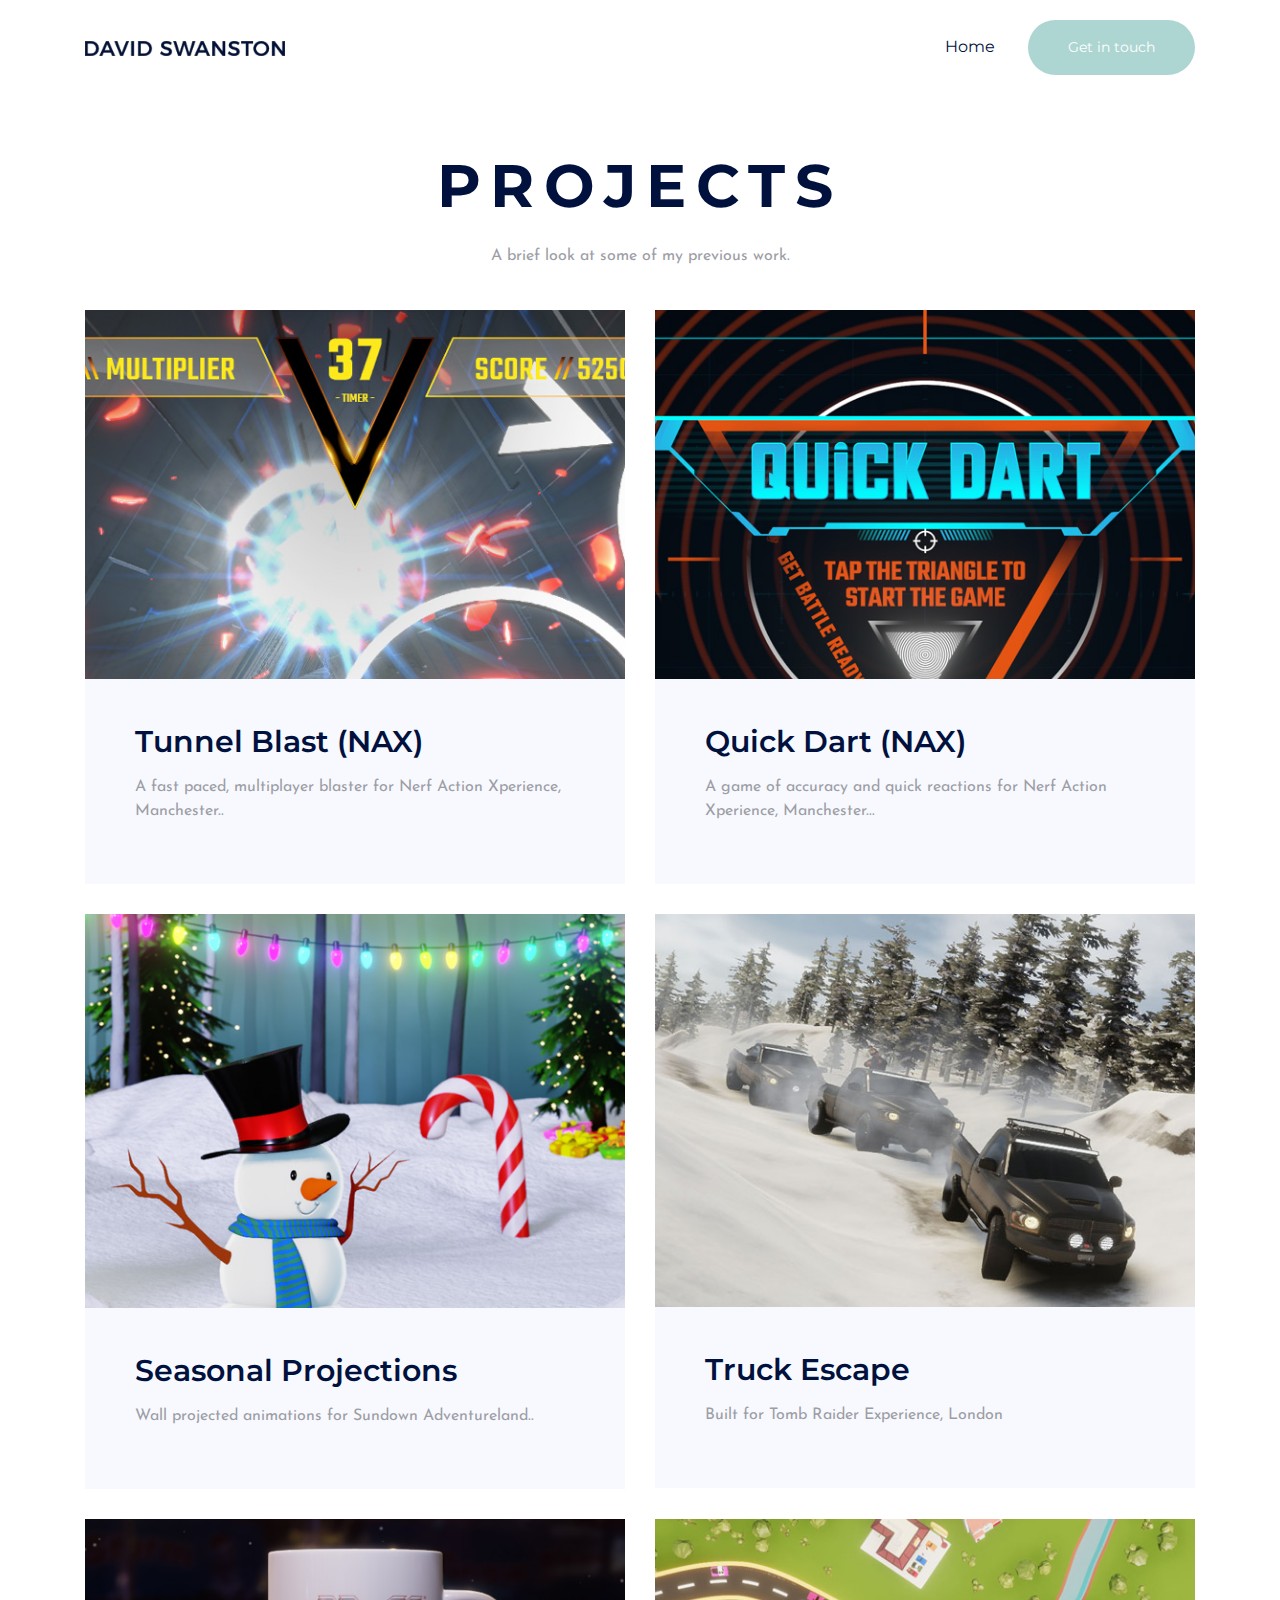
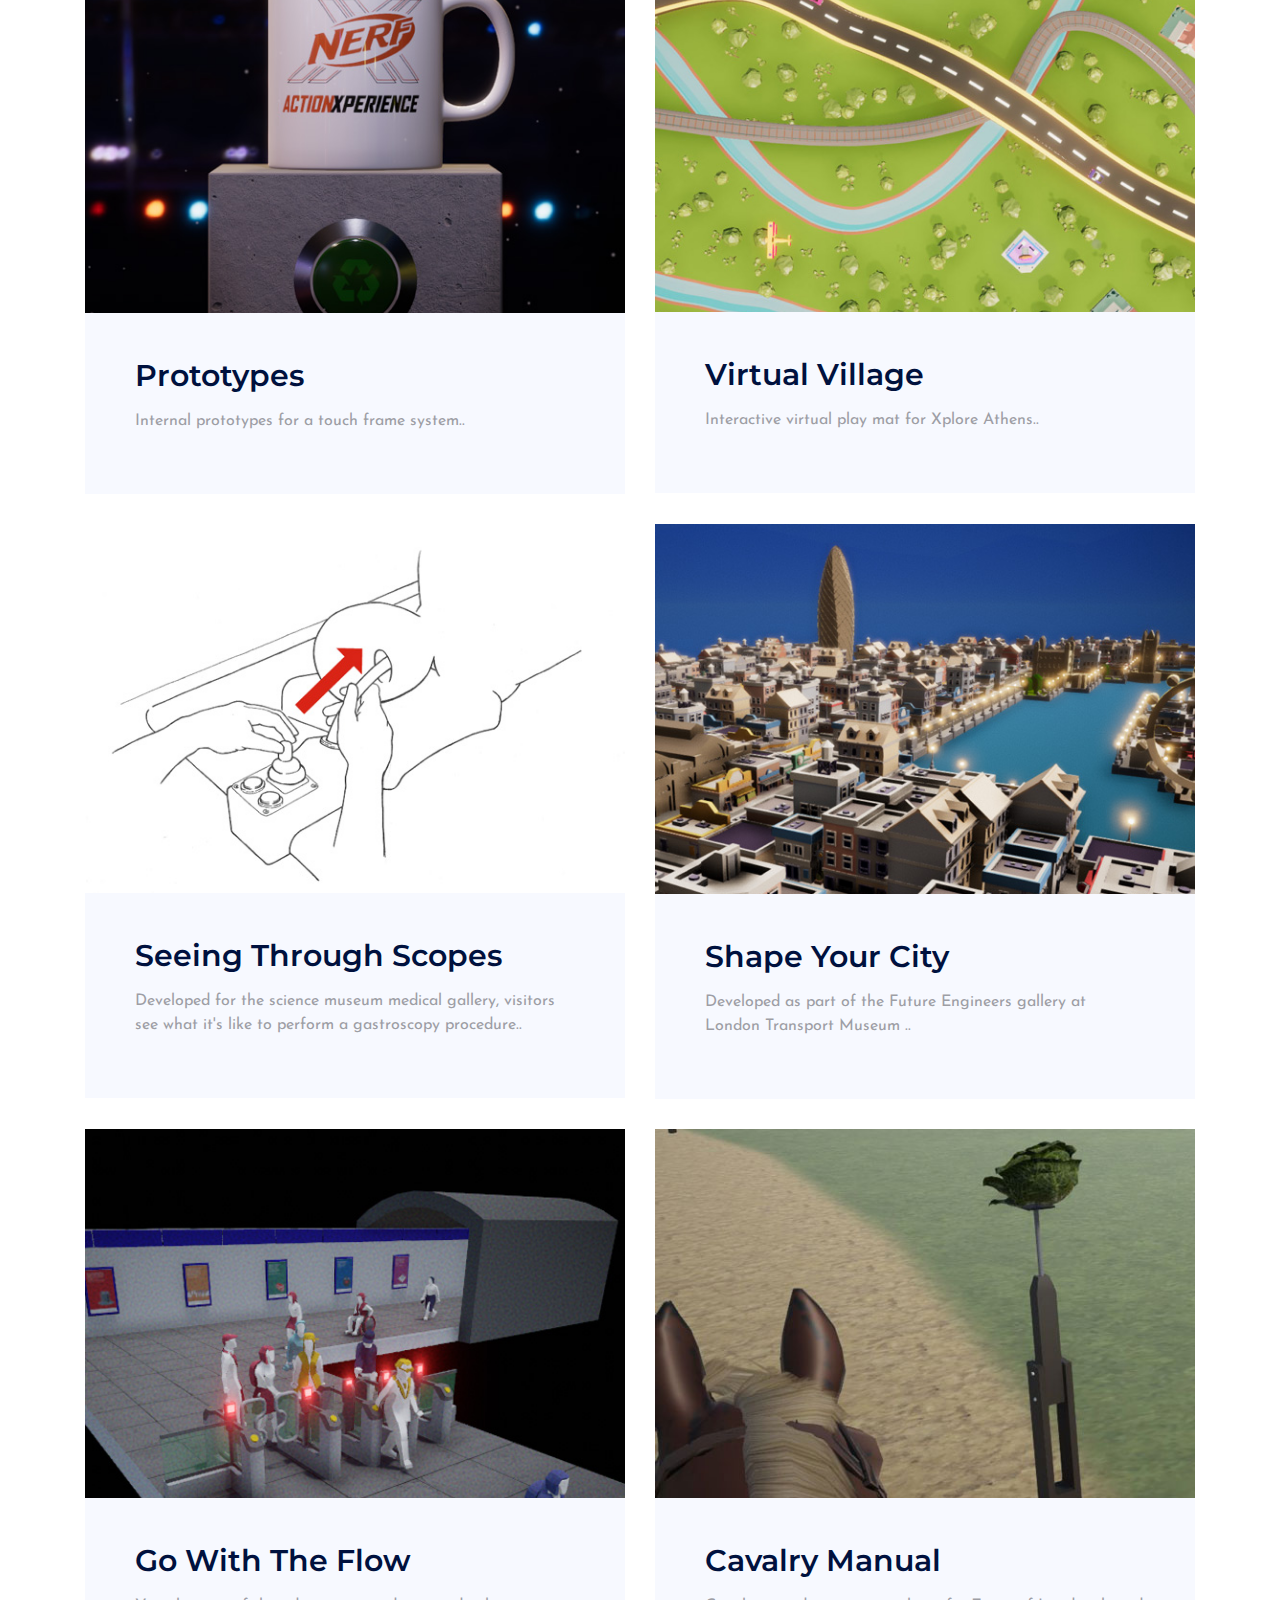
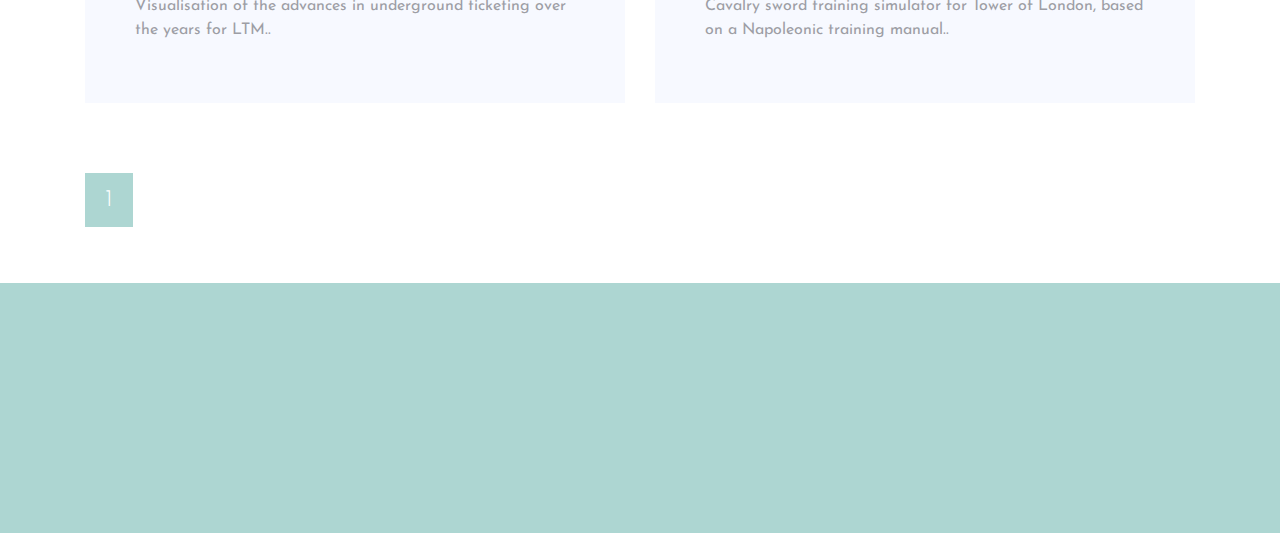
==== blog/index.html @ c4a630fb "first version of portfolio" ====
<!DOCTYPE html>
<html lang="zxx">

<head>
  <meta charset="utf-8" />
  <title>David Swanston | Unity Developer</title>
  <meta name="generator" content="Eleventy">
  <!--Meta For No Index-->
  <meta name="robots" content="noindex, Nofollow, Noimageindex">

  <!-- mobile responsive meta -->
  <meta name="viewport" content="width=device-width, initial-scale=1" />
  <meta name="viewport" content="width=device-width, initial-scale=1, maximum-scale=1" />

  <!-- Slick Carousel -->
  <link rel="stylesheet" href="/assets/vendor/slick/slick.css" />
  <link rel="stylesheet" href="/assets/vendor/slick/slick-theme.css" />
  <!-- Font Awesome -->
  <link rel="stylesheet" href="/assets/vendor/font-awesome/css/font-awesome.min.css" />
  <!-- Bootstrap -->
  <link rel="stylesheet" href="/assets/vendor/bootstrap/bootstrap.min.css" />
  <!-- Stylesheets -->
  <link href="/assets/css/style.css" rel="stylesheet" />

  <!--Favicon-->
  <link rel="shortcut icon" href="/assets/images/favIcon.png" type="image/x-icon" />
  <link rel="icon" href="/assets/images/favIcon.png" type="image/x-icon" />
</head>

<body>
  <div class="pageContent">
    
    <nav class="navbar navbar-expand-lg site-navigation">
      <div class="container">
        <a class="navbar-brand" href="/">
          <img src="/assets/images/logo.png" alt="nav-logo" />
          
        </a>
        <button class="navbar-toggler collapsed" type="button" data-toggle="collapse" data-target="#sitenavbar">
          <span class="icon-bar"></span>
          <span class="icon-bar"></span>
          <span class="icon-bar"></span>
        </button>

        <div class="collapse navbar-collapse" id="sitenavbar">
          <ul class="navbar-nav ml-auto main-nav">
            
            <li class="nav-item">
              
              <a class="nav-link" href="/">Home</a>
              
            </li>
            
            <li class="nav-item">
              <a class="nav-link btn btn-sm btn-secondary btn-sm-rounded" href="/contact">
                <span class="btn-area">
                  <span data-text="Get in touch">
                    Get in touch
                  </span>
                </span>
              </a>
            </li>
          </ul>
        </div>
      </div>
    </nav>
    

    

<section class="site-blog-header">
  <div class="container">
    <div class="row justify-content-center">
      <div class="col-lg-8 text-center">
        <h1>Projects</h1>
        <p>
          A brief look at some of my previous work.
        </p>
      </div>
    </div>
  </div>
</section>

<section class="site-blog">
  <div class="container">
    <div class="row">
      
      <div class="col-lg-6">
        <article class="site-blog-post">
          <div class="site-blog-post-thumb">
            <img src="/assets/images/blog/tunnel-blast/tb-thumb.jpg" alt="post-thumb">
          </div>
          <div class="site-blog-post-content">
            <h3><a href="/blog/nax-tunnel-blast/">Tunnel Blast (NAX)</a></h3>
            <p>
              A fast paced, multiplayer blaster for Nerf Action Xperience, Manchester..
            </p>
            <a href="/blog/nax-tunnel-blast/" class="read-more">read more</a>
          </div>
        </article>
      </div>
      
      <div class="col-lg-6">
        <article class="site-blog-post">
          <div class="site-blog-post-thumb">
            <img src="/assets/images/blog/quick-dart/qd-thumb.jpg" alt="post-thumb">
          </div>
          <div class="site-blog-post-content">
            <h3><a href="/blog/nax-quick-dart/">Quick Dart (NAX)</a></h3>
            <p>
              A game of accuracy and quick reactions for Nerf Action Xperience, Manchester...
            </p>
            <a href="/blog/nax-quick-dart/" class="read-more">read more</a>
          </div>
        </article>
      </div>
      
      <div class="col-lg-6">
        <article class="site-blog-post">
          <div class="site-blog-post-thumb">
            <img src="/assets/images/blog/sundown/sundown-thumb-2.jpg" alt="post-thumb">
          </div>
          <div class="site-blog-post-content">
            <h3><a href="/blog/sundown/">Seasonal Projections</a></h3>
            <p>
              Wall projected animations for Sundown Adventureland..
            </p>
            <a href="/blog/sundown/" class="read-more">read more</a>
          </div>
        </article>
      </div>
      
      <div class="col-lg-6">
        <article class="site-blog-post">
          <div class="site-blog-post-thumb">
            <img src="/assets/images/blog/truck-escape/tr-thumb.jpg" alt="post-thumb">
          </div>
          <div class="site-blog-post-content">
            <h3><a href="/blog/truck-escape/">Truck Escape</a></h3>
            <p>
              Built for Tomb Raider Experience, London
            </p>
            <a href="/blog/truck-escape/" class="read-more">read more</a>
          </div>
        </article>
      </div>
      
      <div class="col-lg-6">
        <article class="site-blog-post">
          <div class="site-blog-post-thumb">
            <img src="/assets/images/blog/touch-frame/touch-frame-thumb.jpg" alt="post-thumb">
          </div>
          <div class="site-blog-post-content">
            <h3><a href="/blog/touch-frames/">Prototypes</a></h3>
            <p>
              Internal prototypes for a touch frame system..
            </p>
            <a href="/blog/touch-frames/" class="read-more">read more</a>
          </div>
        </article>
      </div>
      
      <div class="col-lg-6">
        <article class="site-blog-post">
          <div class="site-blog-post-thumb">
            <img src="/assets/images/blog/virtual-village/vv-thumb.jpg" alt="post-thumb">
          </div>
          <div class="site-blog-post-content">
            <h3><a href="/blog/virtual-village/">Virtual Village</a></h3>
            <p>
              Interactive virtual play mat for Xplore Athens..
            </p>
            <a href="/blog/virtual-village/" class="read-more">read more</a>
          </div>
        </article>
      </div>
      
      <div class="col-lg-6">
        <article class="site-blog-post">
          <div class="site-blog-post-thumb">
            <img src="/assets/images/blog/seeing-through-scopes/sts-thumb.jpg" alt="post-thumb">
          </div>
          <div class="site-blog-post-content">
            <h3><a href="/blog/seeing-through-scopes/">Seeing Through Scopes</a></h3>
            <p>
              Developed for the science museum medical gallery, visitors see what it&#39;s like to perform a gastroscopy procedure..
            </p>
            <a href="/blog/seeing-through-scopes/" class="read-more">read more</a>
          </div>
        </article>
      </div>
      
      <div class="col-lg-6">
        <article class="site-blog-post">
          <div class="site-blog-post-thumb">
            <img src="/assets/images/blog/shape-your-city/sys-thumb.jpg" alt="post-thumb">
          </div>
          <div class="site-blog-post-content">
            <h3><a href="/blog/ltm-shape-your-city/">Shape Your City</a></h3>
            <p>
              Developed as part of the Future Engineers gallery at London Transport Museum ..
            </p>
            <a href="/blog/ltm-shape-your-city/" class="read-more">read more</a>
          </div>
        </article>
      </div>
      
      <div class="col-lg-6">
        <article class="site-blog-post">
          <div class="site-blog-post-thumb">
            <img src="/assets/images/blog/gwtf/gwtf-thumb.jpg" alt="post-thumb">
          </div>
          <div class="site-blog-post-content">
            <h3><a href="/blog/ltm-go-with-the-flow/">Go With The Flow</a></h3>
            <p>
              Visualisation of the advances in underground ticketing over the years for LTM..
            </p>
            <a href="/blog/ltm-go-with-the-flow/" class="read-more">read more</a>
          </div>
        </article>
      </div>
      
      <div class="col-lg-6">
        <article class="site-blog-post">
          <div class="site-blog-post-thumb">
            <img src="/assets/images/blog/cavalry-man/cavalry-horse-thumb.jpg" alt="post-thumb">
          </div>
          <div class="site-blog-post-content">
            <h3><a href="/blog/cavalry-man/">Cavalry Manual</a></h3>
            <p>
              Cavalry sword training simulator for Tower of London, based on a Napoleonic training manual..
            </p>
            <a href="/blog/cavalry-man/" class="read-more">read more</a>
          </div>
        </article>
      </div>
      
      <div class="col-12">
        <div class="site-blog-pagination">
          <nav>
            <ul class="pagination">
              
              
              <li  class='page-item active' >
                <a class="page-link" href="/blog/">1</a>
              </li>
              
              
            </ul>
          </nav>
        </div>
      </div>
    </div>
  </div>
</section>



    
  </div>

  
  <footer class="site-footer">
    <div class="container">
      
    </div>
  </footer>
  
  <!-- <script src="js/vendor.js"></script> -->
  <script src="/assets/vendor/jQuery/jquery.min.js"></script>
  <script src="/assets/vendor/bootstrap/bootstrap.min.js"></script>
  <script src="/assets/js/script.js"></script>
</body>

</html>
---- assets/css/style.css ----
/*!------------------------------------------------------------------
[MAIN STYLESHEET]

PROJECT:	Roxo HTML
VERSION:	1.0.0
-------------------------------------------------------------------*/
@import url("https://fonts.googleapis.com/css?family=Josefin+Sans:300,400,600,700|Montserrat:300,400,500,600,700&display=swap");

body {
  font-family: "Josefin Sans", sans-serif;
  font-size: 16px;
  color: #9D9EA5;
}

h1,
h2,
h3,
h4,
h5,
h6 {
  font-family: "Montserrat", sans-serif;
  font-weight: 600;
  color: #00113E;
}

p {
  font-size: 16px;
  color: #9D9EA5;
}

h1 {
  font-size: 60px;
}

h2 {
  font-size: 50px;
}

h3 {
  font-size: 30px;
}

h4 {
  font-size: 25px;
}

h5 {
  font-size: 18px;
}

h6 {
  font-size: 15px;
  font-weight: 300;
}

/* image caption */
img+em {
  font-family: "Josefin Sans", serif;
  font-size: 16px;
  font-style: normal;
}


.btn {
  font-family: "Montserrat", sans-serif;
  border: none;
  color: #fff !important;
  padding: 20px 45px;
  border-radius: 0;
}

.btn:focus {
  box-shadow: none;
}

@media (max-width: 991px) {
  .btn {
    padding: 17px 40px;
  }
}

.btn .btn-area {
  display: block;
  overflow: hidden;
}

.btn .btn-area span {
  position: relative;
  display: block;
  padding: 2px 0;
  transition: transform 0.9s cubic-bezier(0.19, 1, 0.22, 1);
  transform-origin: left center;
}

.btn .btn-area span::after {
  content: attr(data-text);
  position: absolute;
  top: 150%;
  left: 0;
  transform: skewY(30deg);
  transform-origin: left center;
  transition: transform 0.9s cubic-bezier(0.19, 1, 0.22, 1);
}

.btn:hover .btn-area span {
  transform: translateY(-150%) skewY(7deg);
}

.btn:hover .btn-area span::after {
  transform: skewY(-7deg);
}

.btn:visited .btn-area span {
  transform: translateY(-150%) skewY(7deg);
}

.btn:visited .btn-area span::after {
  transform: skewY(-7deg);
}

.btn-sm {
  padding: 15px 40px !important;
}

.btn-sm-rounded {
  border-radius: 40px;
}

.btn-primary {
  background: #EAA4A4;
  color: #fff;
}

.btn-primary:hover {
  background: #e07b7b;
}

.btn-secondary {
  background: #ADD6D2;
  color: #fff;
}

.btn-secondary:hover {
  background: #8bc5bf;
}

body {
  background: #fff;
}

.section-title {
  margin-bottom: 70px;
}

@media (max-width: 991px) {
  .section-title {
    text-align: center;
  }
}

.section-title h2 {
  font-weight: 300;
  letter-spacing: 2px;
  text-transform: uppercase;
  margin-bottom: 15px;
}

@media (max-width: 991px) {
  .section-title h2 {
    font-size: 40px;
  }
}

.section-title p {
  font-size: 20px;
  font-weight: 300;
}

.form-control {
  background: transparent;
  border-radius: 0;
  margin-bottom: 30px;
  padding: 0 0 10px 0;
  border-width: 0 0 1px 0;
  /* border-color: #EAA4A4; */
  border-color: #ADD6D2;
  font-weight: 300;
  letter-spacing: 1px;
  -webkit-appearance: none;
  height: 42px;
}

.form-control:focus {
  box-shadow: none;
  background: transparent;
  border-color: #9D9EA5;
}

select.form-control {
  height: 42px !important;
  position: relative;
}

.select-wrapper {
  position: relative;
}

.select-wrapper::before {
  content: "";
  position: absolute;
  width: 16px;
  height: 10px;
  background: url("../images/angle-down-select.svg");
  background-size: contain;
  background-repeat: no-repeat;
  right: 15px;
  top: 50%;
  transform: translateY(-80%);
}

textarea.form-control {
  height: auto;
}

.site-navigation {
  padding: 20px 0;
  background: #fff;
  position: fixed;
  top: 0;
  width: 100%;
  z-index: 99;
  transition: all 0.3s cubic-bezier(0.55, 0.085, 0.68, 0.53);
}

@media (max-width: 991px) {
  .site-navigation {
    background: #fff;
    margin: 10px;
    border-radius: 5px;
    top: 0;
    width: calc(100% - 20px);
    box-shadow: 0px 0px 12px 0px rgba(0, 0, 0, 0.09);
  }
}

@media (max-width: 575px) {
  .site-navigation {
    padding: 15px;
  }
}

.site-navigation .navbar-brand {
  padding: 0;
  margin: 0;
}

.site-navigation .navbar-brand img {
  max-width: 200px;
}

@media (max-width: 991px) {
  .site-navigation .nav-item {
    text-align: center;
  }
}

.site-navigation .nav-item .nav-link {
  font-family: "Montserrat", sans-serif;
  color: #00113E;
  transition: all 0.3s ease;
  padding: 15px 18px;
  position: relative;
}

.site-navigation .nav-item .nav-link:hover {
  /* color: #EAA4A4; */
  color: #ADD6D2;
}

.site-navigation .nav-item:last-child {
  margin-left: 15px;
}

.site-navigation .navbar-toggler {
  outline: 0;
  padding: 0;
}

.site-navigation .navbar-toggler .icon-bar {
  height: 2px;
  width: 25px;
  transition: all 0.2s;
  /* background: #EAA4A4; */
  background: #ADD6D2;
  display: block;
}

.site-navigation .navbar-toggler .icon-bar:not(:last-child) {
  margin-bottom: 5px;
}

.site-navigation .navbar-toggler .icon-bar:nth-child(1) {
  transform: rotate(45deg);
  transform-origin: 10% 10%;
}

.site-navigation .navbar-toggler .icon-bar:nth-child(2) {
  opacity: 0;
  filter: alpha(opacity=0);
}

.site-navigation .navbar-toggler .icon-bar:nth-child(3) {
  transform: rotate(-45deg);
  transform-origin: 10% 90%;
}

.site-navigation .navbar-toggler.collapsed .icon-bar:nth-child(1) {
  transform: rotate(0);
}

.site-navigation .navbar-toggler.collapsed .icon-bar:nth-child(2) {
  opacity: 1;
  filter: alpha(opacity=1);
}

.site-navigation .navbar-toggler.collapsed .icon-bar:nth-child(3) {
  transform: rotate(0);
}

.site-navigation.nav-bg {
  padding: 12px 0;
  box-shadow: 0px 0px 12px 0px rgba(0, 0, 0, 0.09);
}

@media (max-width: 575px) {
  .site-navigation.nav-bg {
    padding: 15px;
  }
}

.site-hero {
  position: relative;
  height: 100vh;
  background-image: url("../images/backgrounds/hero-background.jpg");
  background-size: cover;
  background-position: center center;
  display: flex;
  align-items: center;
  justify-content: center;
}

@media (max-width: 991px) {
  .site-hero {
    height: auto;
    padding: 200px 0;
  }
}

@media (max-width: 575px) {
  .site-hero {
    padding: 150px 0;
  }
}

.site-hero-content h1 {
  margin-bottom: 75px;
}

@media (max-width: 991px) {
  .site-hero-content h1 {
    font-size: 30px;
  }
}

.site-hero-content-buttons {
  margin: 0;
  padding: 0;
}

.site-hero-content-buttons li {
  display: inline-block;
}

@media (max-width: 575px) {
  .site-hero-content-buttons li {
    display: block;
  }
}

.site-hero-content-buttons li:not(:last-child) {
  margin-right: 30px;
}

@media (max-width: 575px) {
  .site-hero-content-buttons li:not(:last-child) {
    margin-right: 0;
    margin-bottom: 20px;
  }
}

.site-hero-content-buttons li .btn {
  font-weight: 600;
}

@media (max-width: 575px) {
  .site-hero-content-buttons li .btn {
    width: 90%;
    margin: 0 auto;
    display: block;
  }
}

.site-hero-scroll {
  position: absolute;
  left: 50%;
  bottom: 70px;
  transform: translateX(-50%);
}

.site-counter {
  padding: 85px 0;
  color: #fff;
  background: #ADD6D2;
}

.site-counter .section-title {
  margin-bottom: 40px;
}

@media (max-width: 575px) {
  .site-counter {
    padding: 50px 0;
  }
}

@media (max-width: 991px) {
  .site-counter-item {
    margin-bottom: 30px;
    text-align: center;
  }
}

.site-counter-item-title {
  font-size: 20px;
  font-weight: 300;
}

.site-counter-item-number {
  color: #fff;
  font-size: 60px;
  margin-bottom: 0;
  font-weight: 700;
}

.site-project,
.site-blog {
  padding: 40px 0;
  overflow: hidden;
}

.site-project-item,
.site-blog-post {
  position: relative;
  margin-bottom: 30px;
  transition: all 0.3s ease-in;
}

.site-project-item-thumb img,
.site-blog-post-thumb img {
  width: 100%;
}

.site-project-item-content,
.site-blog-post-content {
  position: absolute;
  background: #F7F9FF;
  width: 100%;
  padding: 45px 50px;
  bottom: 0;
  transition: all 0.3s cubic-bezier(0.36, 0.03, 0, 0.91);
}

@media (max-width: 767px) {

  .site-project-item-content,
  .site-blog-post-content {
    padding: 30px;
    padding-bottom: 75px;
  }
}

.site-project-item-content span,
.site-blog-post-content span {
  font-family: "Montserrat", sans-serif;
  /* color: #EAA4A4; */
  color: #ADD6D2;
  display: block;
  margin-bottom: 10px;
}

.site-project-item-content h3,
.site-blog-post-content h3 {
  margin-bottom: 0;
}

.site-project-item-content a.read-more,
.site-blog-post-content a.read-more {
  position: absolute;
  bottom: 40px;
  display: block;
  width: 100%;
  color: #9D9EA5;
  opacity: 0;
  transform: translateY(20px);
  transition: all 0.3s cubic-bezier(0.36, 0.03, 0, 0.91);
}

@media (max-width: 767px) {

  .site-project-item-content a.read-more,
  .site-blog-post-content a.read-more {
    transform: translateY(0);
    opacity: 1;
  }
}

.site-project-item:hover,
.site-blog-post:hover {
  box-shadow: 0px 30px 45px 0px rgba(0, 0, 0, 0.01), 0px 30px 45px 0px rgba(0, 0, 0, 0.02), 0px 30px 45px 0px rgba(0, 0, 0, 0.03), 0px 30px 45px 0px rgba(0, 0, 0, 0.04);
}

.site-project-item:hover .site-project-item-content,
.site-project-item:hover .site-blog-post-content,
.site-blog-post:hover .site-project-item-content,
.site-blog-post:hover .site-blog-post-content {
  padding-bottom: 75px;
}

.site-project-item:hover .site-project-item-content a,
.site-project-item:hover .site-blog-post-content a,
.site-blog-post:hover .site-project-item-content a,
.site-blog-post:hover .site-blog-post-content a {
  transform: translateY(0);
  opacity: 1;
}

.site-project-cta {
  margin-top: 30px;
  display: inline-block;
  position: relative;
  font-family: "Montserrat", sans-serif;
  font-size: 18px;
  font-weight: 500;
  color: #EAA4A4;
}

.site-project-cta::before {
  content: "";
  position: absolute;
  height: 2px;
  width: 100%;
  background: #EAA4A4;
  bottom: -2px;
  transition: transform 0.3s cubic-bezier(0.36, 0.03, 0, 0.91);
  transform-origin: right;
  transform: scaleX(0);
}

.site-project-cta:hover {
  color: #EAA4A4;
  text-decoration: none;
}

.site-project-cta:hover::before {
  transform: scaleX(1);
  transform-origin: left;
}

.site-project-header {
  padding: 170px 0 100px;
  background: #F7F9FF;
}

@media (max-width: 767px) {
  .site-project-header {
    padding: 120px 0 80px;
  }
}

.site-project-header-content h1 {
  font-size: 55px;
}

.site-project-header-content h1 span {
  color: #EAA4A4;
}

@media (max-width: 767px) {
  .site-project-header-content h1 {
    font-size: 40px;
  }
}

@media (max-width: 991px) {
  .site-project-header-content {
    text-align: center;
    margin-bottom: 30px;
  }
}

.site-project-header-action {
  display: block;
  text-align: center;
}

.site-project-header-action span {
  display: block;
  font-size: 30px;
  font-weight: 300;
  color: #00113E;
  margin-bottom: 20px;
}

@media (max-width: 767px) {
  .site-project-header-action span {
    font-size: 25px;
  }
}

.site-project-header-action img {
  width: 66px;
}

@media (max-width: 767px) {
  .site-project-header-action img {
    width: 40px;
  }
}

.site-project-header-action:hover {
  text-decoration: none;
}

.site-project-pagination,
.site-blog-pagination {
  margin-top: 40px;
}

.site-project-pagination .pagination .page-item:not(:last-child),
.site-blog-pagination .pagination .page-item:not(:last-child) {
  margin-right: 10px;
}

.site-project-pagination .pagination .page-item .page-link,
.site-blog-pagination .pagination .page-item .page-link {
  font-size: 24px;
  border-radius: 0;
  border: none;
  padding: 12px 20px;
  color: #00113E;
  font-weight: 300;
  transition: all 0.3s ease;
}

.site-project-pagination .pagination .page-item.active .page-link,
.site-blog-pagination .pagination .page-item.active .page-link {
  background-color: #ADD6D2;
  color: #fff;
}

.site-project-single-section {
  padding: 250px 0 100px;
}

@media (max-width: 767px) {
  .site-project-single-section {
    padding: 100px 0;
  }
}

.site-project-single h1 {
  font-size: 40px;
  font-weight: 500;
  margin-bottom: 40px;
}

.site-project-single-image {
  display: flex;
  flex-wrap: wrap;
  margin-bottom: 30px;
}

.site-project-single-image img {
  width: 48%;
}

.site-project-single-image img:nth-child(2n) {
  margin-left: auto;
}

@media (max-width: 767px) {
  .site-project-single-image img {
    width: 100%;
  }
}

.site-project-single-description {
  margin-bottom: 50px;
}

.site-project-single-description p {
  margin-bottom: 30px;
}

.site-project-single-action a {
  position: relative;
  font-size: 24px;
  font-weight: 300;
  color: #00113E;
  display: flex;
  /* margin-left: auto; */
  /* justify-content: flex-end; */
}

@media (max-width: 575px) {
  .site-project-single-action a {
    transform: translateX(-10px);
  }
}

.site-project-single-action a .link-area {
  display: inline-block;
  overflow: hidden;
}

.site-project-single-action a .link-area span {
  position: relative;
  display: block;
  padding: 2px 0;
  transition: transform 0.9s cubic-bezier(0.19, 1, 0.22, 1);
  transform-origin: left center;
}

.site-project-single-action a .link-area span::after {
  content: attr(data-text);
  position: absolute;
  top: 150%;
  left: 0;
  transform: skewY(30deg);
  transform-origin: left center;
  transition: transform 0.9s cubic-bezier(0.19, 1, 0.22, 1);
}

.site-project-single-action a:hover {
  text-decoration: none;
}

.site-project-single-action a:hover .link-area span {
  transform: translateY(-150%) skewY(7deg);
}

.site-project-single-action a:hover .link-area span::after {
  transform: skewY(-7deg);
}

.site-project-single-action img {
  filter: invert(1);
  transform: rotate(90deg);
  margin-left: 30px;
}

.site-project-single-action .rev {
  filter: invert(1);
  transform: rotate(-90deg);
  margin: 0 30px 0 0;
}

@media (max-width: 575px) {
  .site-blog {
    padding: 20px 0;
  }
}

.site-blog.details {
  padding: 150px 0 80px;
}

@media (max-width: 767px) {
  .site-blog.details {
    padding: 100px 0 60px;
  }
}

.site-blog-header {
  padding: 150px 0 0 0;
}

@media (max-width: 575px) {
  .site-blog-header {
    padding: 100px 0 0;
  }
}

.site-blog-header h1 {
  font-weight: 700;
  text-transform: uppercase;
  letter-spacing: 10px;
  margin-bottom: 20px;
}

@media (max-width: 575px) {
  .site-blog-header h1 {
    font-size: 35px;
  }
}

.site-blog-header p {
  line-height: 28px;
  margin-bottom: 0;
}

@media (max-width: 575px) {
  .site-blog-post-content {
    padding: 15px 25px 40px;
  }
}

.site-blog-post-content span {
  letter-spacing: 1px;
}

.site-blog-post-content h3 {
  margin-bottom: 15px;
}

.site-blog-post-content h3 a {
  letter-spacing: 0;
  color: #00113E;
  transition: 0.3s ease;
}

.site-blog-post-content h3 a:hover {
  color: #ADD6D2;
  text-decoration: none;
}

@media (max-width: 575px) {
  .site-blog-post-content h3 {
    font-size: 20px;
  }
}

.site-blog-post-content a {
  color: #ADD6D2;
  letter-spacing: 2px;
}

@media (max-width: 575px) {
  .site-blog-post-content a {
    transform: translateY(22px);
  }
}

.site-blog-details img {
  max-width: 100%;
  margin-bottom: 20px;
}

.site-blog-details .blog-title {
  font-size: 40px;
}

.site-blog-details .feature-image {
  margin: 20px 0 30px;
}

.site-blog-details h2,
.site-blog-details h3,
.site-blog-details h4,
.site-blog-details h5,
.site-blog-details h6 {
  margin-bottom: 15px;
}

.site-blog-details blockquote p {
  color: #00113E;
  font-size: 18px;
}

.site-blog-details cite {
  margin-top: 10px;
  display: block;
}

.site-testimonial {
  background: #F7F9FF;
  padding: 100px 0;
  overflow: hidden;
}

.site-testimonial-item {
  background: #fff;
  padding: 30px;
  margin-bottom: 30px;
  transition: all 0.3s ease-in;
}

.site-testimonial-item.active {
  box-shadow: 0px 30px 45px 0px rgba(0, 0, 0, 0.05);
}

.site-testimonial-item.inactive {
  opacity: 0.4;
}

.site-testimonial-item-header {
  display: flex;
  align-items: center;
  margin-bottom: 20px;
}

.site-testimonial-item-header .thumb {
  width: 80px;
  margin-right: 15px;
}

.site-testimonial-item-header .thumb img {
  width: 100%;
}

.site-testimonial-item-header .person h5 {
  margin-bottom: 5px;
}

.site-testimonial-item-header .person p {
  margin-bottom: 0;
  color: #646569;
}

.site-testimonial-item-body {
  margin-bottom: 0;
  font-weight: 300;
}

.site-cta {
  padding: 130px 0;
  background-image: url("../images/backgrounds/cta-background.jpg");
  background-size: cover;
  background-position: center center;
}

@media (max-width: 991px) {
  .site-cta {
    padding: 100px 0;
  }
}

.site-cta-title {
  font-size: 70px;
  font-weight: 700;
  letter-spacing: 10px;
  margin-bottom: 60px;
}

@media (max-width: 991px) {
  .site-cta-title {
    letter-spacing: 5px;
  }
}

@media (max-width: 1200px) {
  .site-cta-title {
    font-size: 50px;
    margin-bottom: 40px;
  }
}

@media (max-width: 575px) {
  .site-cta-title {
    font-size: 40px;
    letter-spacing: 1;
  }
}

.site-cta-buttons {
  margin: 0;
  padding: 0;
}

.site-cta-buttons li {
  display: inline-block;
}

@media (max-width: 575px) {
  .site-cta-buttons li {
    display: block;
  }
}

.site-cta-buttons li:not(:last-child) {
  margin-right: 40px;
}

@media (max-width: 575px) {
  .site-cta-buttons li:not(:last-child) {
    margin-right: 0;
    margin-bottom: 20px;
  }
}

@media (max-width: 575px) {
  .site-cta-buttons li .btn {
    display: block;
    width: 90%;
    margin: 0 auto;
  }
}

.site-about-header {
  padding-top: 80px;
  background-color: #F7F9FF;
}

@media (max-width: 575px) {
  .site-about-header {
    padding-top: 60px;
    text-align: center;
  }
}

.site-about-wrapper {
  display: flex;
  align-items: center;
  flex-wrap: wrap;
}

.site-about-company {
  background: #ADD6D2;
  width: 40%;
  padding: 70px 38px;
}

@media (max-width: 991px) {
  .site-about-company {
    width: 100%;
    margin-bottom: 20px;
  }
}

.site-about-company h1 {
  color: #fff;
  font-weight: 400;
  font-size: 25px;
  line-height: 60px;
  text-transform: uppercase;
  letter-spacing: 1px;
}

.site-about-description {
  width: 60%;
  padding-left: 50px;
}

@media (max-width: 991px) {
  .site-about-description {
    width: 100%;
    padding: 0 38px;
  }
}

.site-about-description p {
  font-size: 25px;
  font-weight: 300;
  margin-bottom: 0;
}

.site-expertise {
  padding: 100px 0;
  background: #F7F9FF;
}

.site-expertise-list {
  padding: 0;
  margin: 10px 0 0 20px;
}

@media (max-width: 575px) {
  .site-expertise-list {
    text-align: center;
    margin: 0;
  }
}

.site-expertise-list li {
  list-style: none;
  font-size: 25px;
  font-weight: 300;
  color: #00113E;
}

.site-expertise-list li:not(:last-child) {
  margin-bottom: 10px;
}

.site-client {
  padding: 100px 0 50px;
}

.site-client .section-title {
  margin-bottom: 100px;
}

.site-client-wrapper {
  display: flex;
  flex-wrap: wrap;
}

@media (max-width: 991px) {
  .site-client-wrapper {
    justify-content: center;
  }
}

.site-client-item {
  text-align: center;
  width: 20%;
  margin-bottom: 50px;
}

@media (max-width: 991px) {
  .site-client-item {
    width: 33.33%;
  }
}

@media (max-width: 575px) {
  .site-client-item {
    width: 50%;
  }
}

.site-team {
  padding: 100px 0;
}

.site-team-member {
  background: #F7F9FF;
  padding: 65px 30px 30px;
  margin: 50px 0 30px;
  position: relative;
}

@media (max-width: 767px) {
  .site-team-member {
    text-align: center;
  }
}

.site-team-member-image {
  position: absolute;
  width: 100px;
  height: 100px;
  border-radius: 50%;
  overflow: hidden;
  left: 30px;
  top: 0;
  transform: translateY(-50%);
}

@media (max-width: 767px) {
  .site-team-member-image {
    left: 50%;
    transform: translate(-50%, -50%);
  }
}

.site-team-member-content h3 {
  font-size: 20px;
  color: #ADD6D2;
  margin-bottom: 10px;
  font-weight: 500;
}

.site-team-member-content p {
  font-size: 18px;
  color: #00113E;
  margin-bottom: 20px;
  font-weight: 300;
}

.site-team-member-social {
  margin: 0;
  padding: 0;
}

.site-team-member-social li {
  display: inline-block;
}

.site-team-member-social li a {
  color: #00113E;
}

.site-team-member-social li:not(:last-child) {
  margin-right: 10px;
}

.site-contact {
  padding: 150px 0 100px;
  /* background: #eff3fd; */
}

@media (max-width: 575px) {
  .site-contact {
    padding: 120px 0 100px;
  }
}

.site-contact-title {
  font-weight: 700;
}

@media (max-width: 767px) {
  .site-contact-title {
    font-size: 40px;
  }
}

.site-contact-title span {
  /* color: #EAA4A4; */
  color: #ADD6D2;

}

.site-contact-form {
  margin-top: 20px;
}

.site-contact-form h4 {
  font-weight: 300;
  text-transform: uppercase;
  margin-bottom: 50px;
  letter-spacing: 3px;
}

@media (max-width: 767px) {
  .site-contact-form h4 {
    font-size: 20px;
  }
}

@media (max-width: 991px) {
  .site-contact-form h4 {
    margin-bottom: 70px;
  }
}

/* Main content should take up at least full height minus the footer */
.pageContent {
  min-height: calc(100vh - 250px);
}

.site-footer {
  background: #ADD6D2;
  height: 250px;
  margin-top: auto;
}

.site-footer-logo {
  margin-bottom: 50px;
}

@media (max-width: 575px) {
  .site-footer-logo {
    text-align: center;
  }
}

@media (max-width: 991px) {
  .site-footer-widget {
    margin-bottom: 40px;
  }
}

@media (max-width: 575px) {
  .site-footer-widget {
    text-align: center;
  }
}

.site-footer-widget-title {
  color: #fff;
  margin-bottom: 30px;
}

@media (max-width: 991px) {
  .site-footer-widget-title {
    margin-bottom: 20px;
  }
}

.site-footer-widget-description {
  color: #fff;
  line-height: 30px;
}

.site-footer-widget-description a {
  color: #fff;
}

.site-footer-widget-links {
  margin: 0;
  padding: 0;
}

.site-footer-widget-links li {
  list-style: none;
}

.site-footer-widget-links li a {
  color: #fff;
  transition: all 0.3s cubic-bezier(0.36, 0.03, 0, 0.91);
  display: block;
}

.site-footer-widget-links li:not(:last-child) a {
  padding-bottom: 9px;
}

@media (max-width: 575px) {
  .site-footer-widget-top {
    text-align: center;
    display: block;
  }
}

.site-footer-widget-top img {
  margin-bottom: 20px;
}

.site-footer-widget-top p {
  color: #fff;
}

.site-footer-widget-top:hover {
  text-decoration: none;
}

.site-footer-copyright p {
  color: #fff;
  margin: 50px auto 0;
  text-align: center
}

.site-footer-copyright a {
  color: #00113e;
  transition: all .3s ease
}

@media(max-width:767px) {
  .site-footer-copyright a {
    font-size: 20px
  }
}

@media(max-width:991px) {
  .site-footer-copyright a {
    margin-bottom: 70px
  }
}

.contact-form-generator {
  margin-top: 20px;
}

.contact-form-generator a {
  color: #9D9EA5;
  font-size: 13px;
  text-transform: uppercase;
  margin-bottom: 50px;
  letter-spacing: 3px;
}

/*# sourceMappingURL=maps/style.css.map */
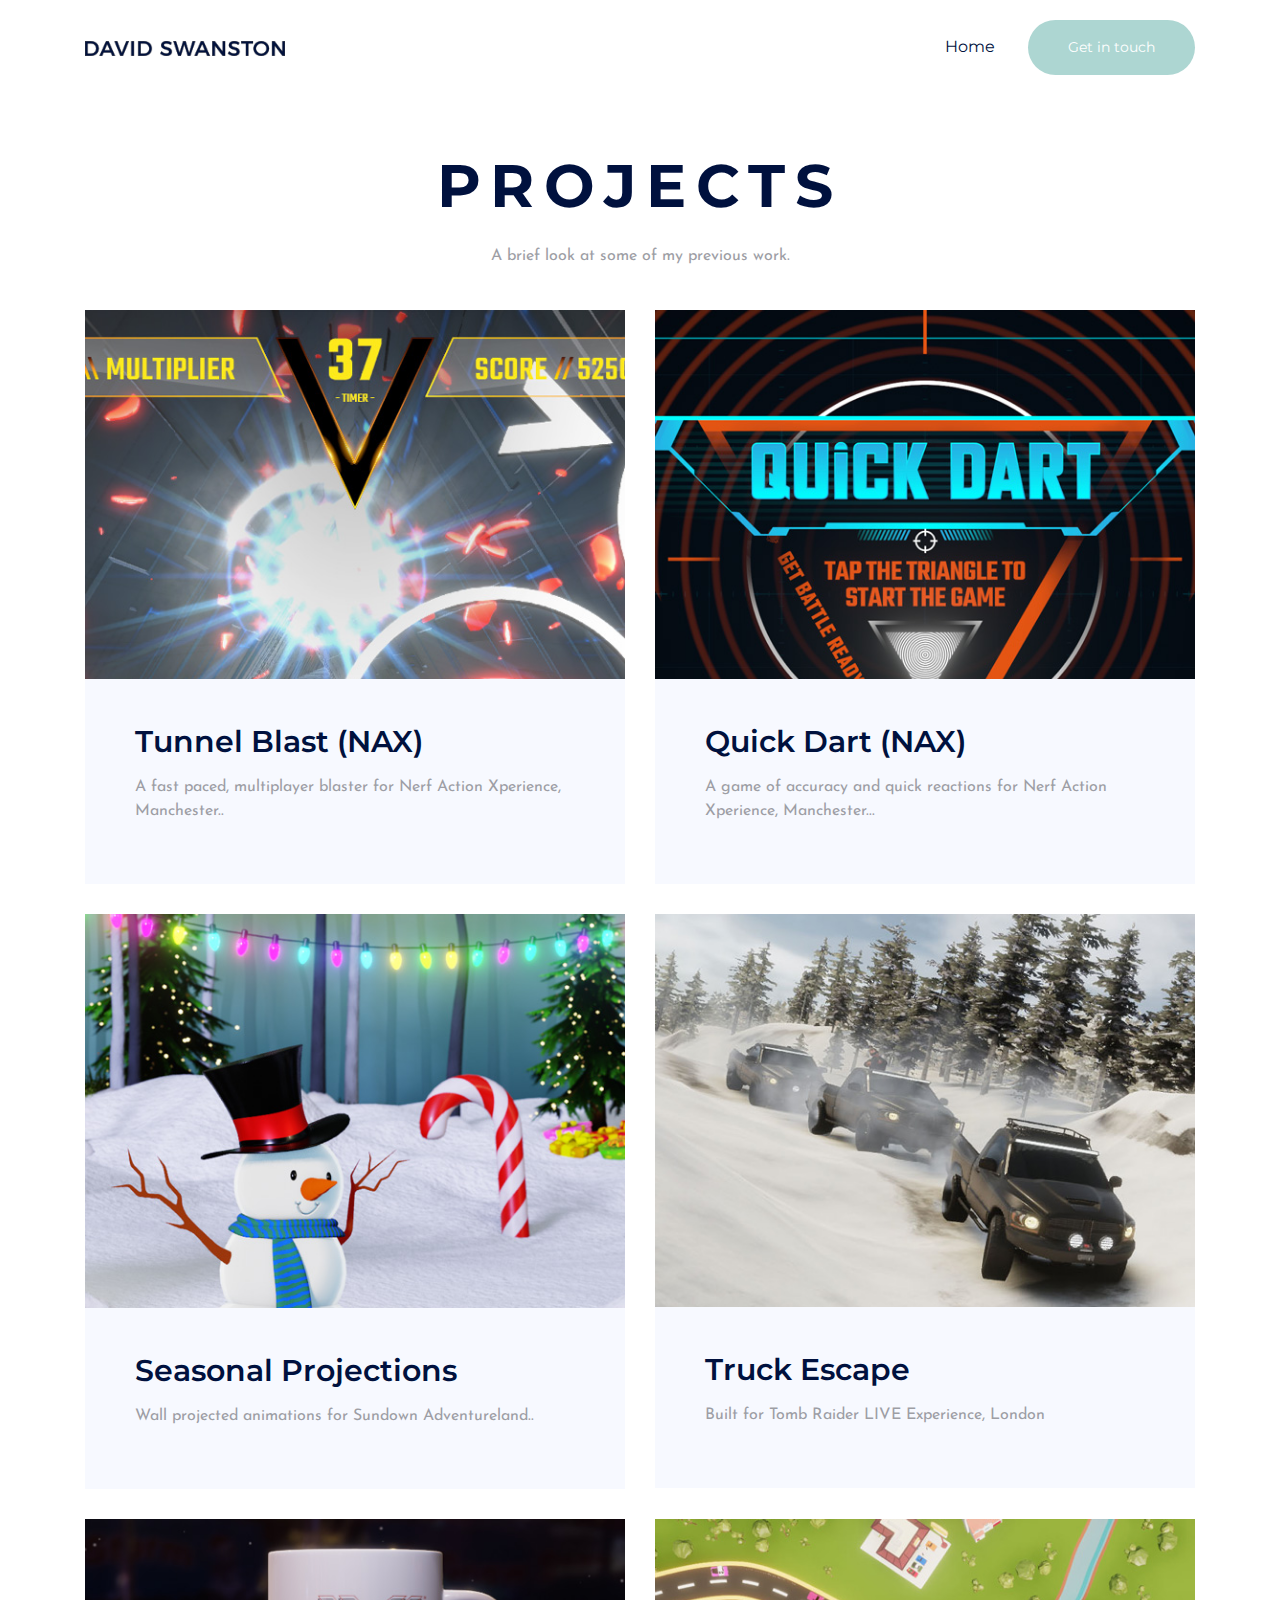
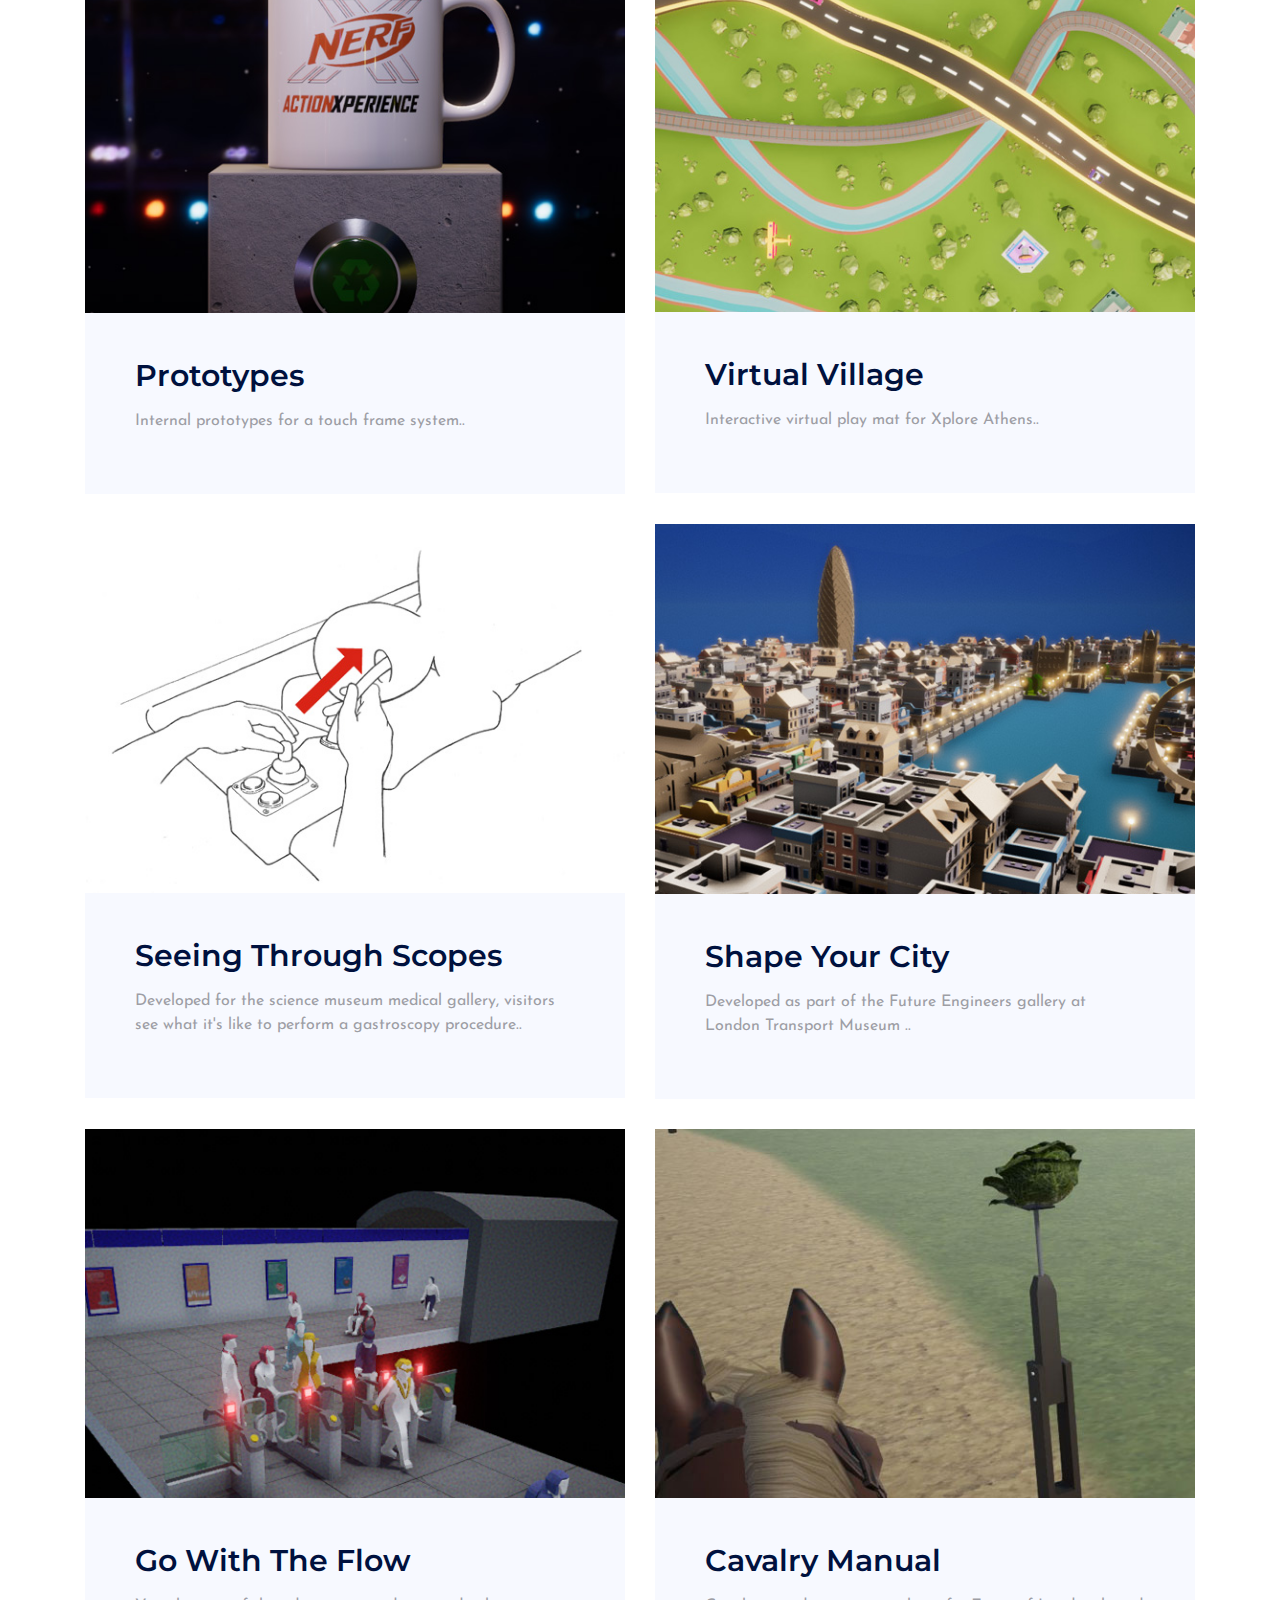
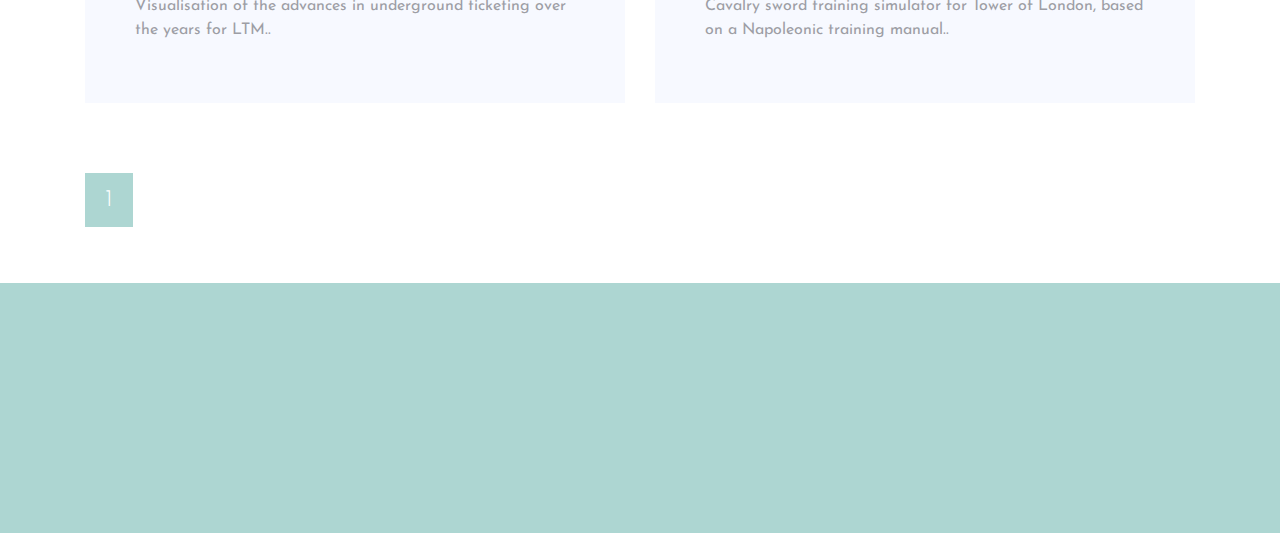
==== commit 668cba32: "updated portfolio info" ====
--- a/blog/index.html
+++ b/blog/index.html
@@ -138,7 +138,7 @@
           <div class="site-blog-post-content">
             <h3><a href="/blog/truck-escape/">Truck Escape</a></h3>
             <p>
-              Built for Tomb Raider Experience, London
+              Built for Tomb Raider LIVE Experience, London
             </p>
             <a href="/blog/truck-escape/" class="read-more">read more</a>
           </div>
--- a/assets/css/style.css
+++ b/assets/css/style.css
@@ -52,14 +52,6 @@
   font-size: 15px;
   font-weight: 300;
 }
-
-/* image caption */
-img+em {
-  font-family: "Josefin Sans", serif;
-  font-size: 16px;
-  font-style: normal;
-}
-
 
 .btn {
   font-family: "Montserrat", sans-serif;
@@ -862,8 +854,22 @@
 }
 
 .site-blog-details img {
+  display: block;
   max-width: 100%;
   margin-bottom: 20px;
+}
+
+/* image caption */
+.site-blog-details img+em {
+  /* margin-bottom: 0px; */
+  margin-top: -20px;
+  display: block;
+  left: 0;
+  font-family: "Josefin Sans", serif;
+  font-size: 14px;
+  text-transform: lowercase;
+  font-style: normal;
+  color: #00113E;
 }
 
 .site-blog-details .blog-title {
